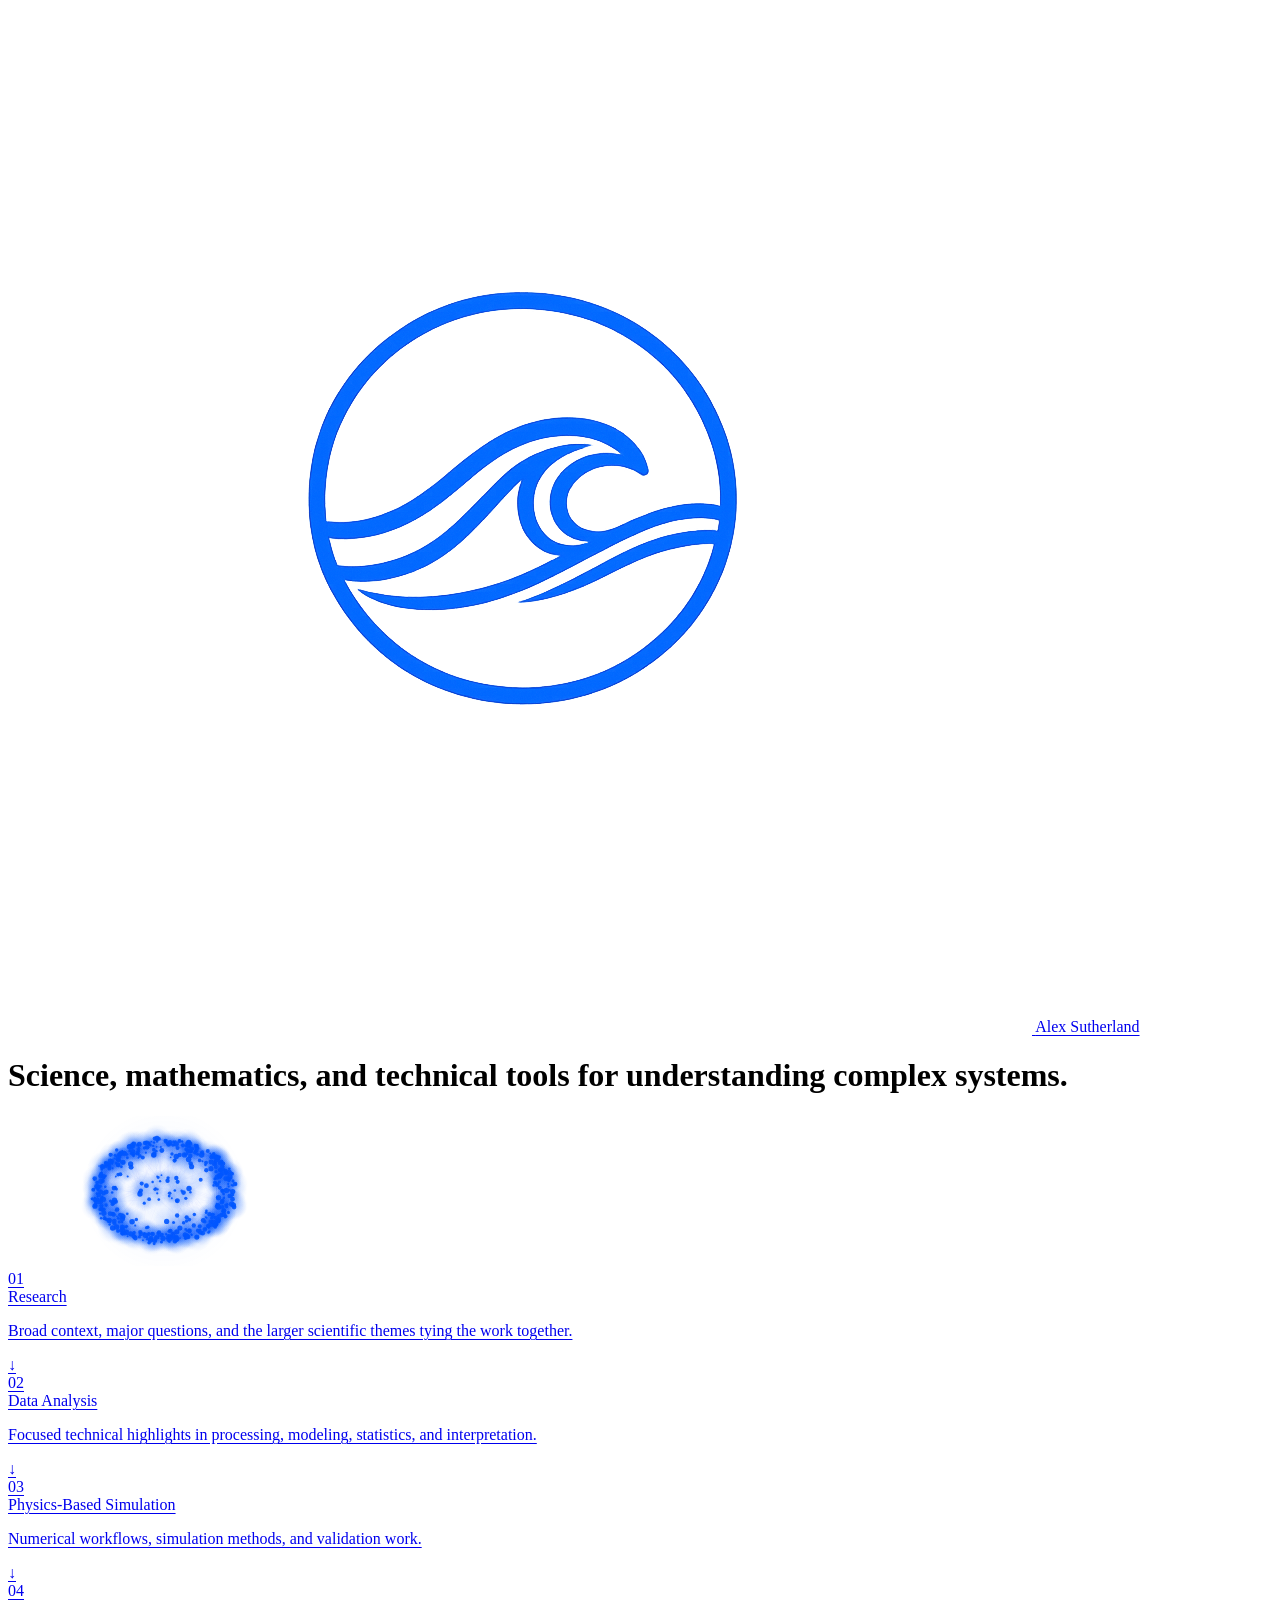
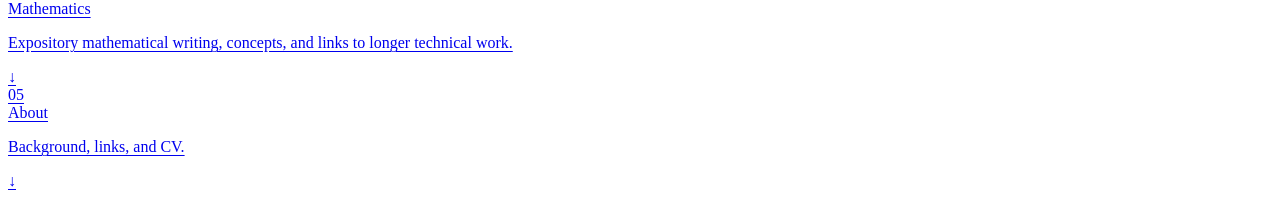
==== docs/index.html @ 247fbcb1 "Overwrite site with current website version" ====
<!DOCTYPE html>
<html xmlns="http://www.w3.org/1999/xhtml" lang="en" xml:lang="en"><head>

<meta charset="utf-8">
<meta name="generator" content="quarto-1.9.35">

<meta name="viewport" content="width=device-width, initial-scale=1.0, user-scalable=yes">


<title>Alex Sutherland</title>
<style>
/* Default styles provided by pandoc.
** See https://pandoc.org/MANUAL.html#variables-for-html for config info.
*/
code{white-space: pre-wrap;}
span.smallcaps{font-variant: small-caps;}
div.columns{display: flex; gap: min(4vw, 1.5em);}
div.column{flex: auto; overflow-x: auto;}
div.hanging-indent{margin-left: 1.5em; text-indent: -1.5em;}
ul.task-list{list-style: none;}
ul.task-list li input[type="checkbox"] {
  width: 0.8em;
  margin: 0 0.8em 0.2em -1em; /* quarto-specific, see https://github.com/quarto-dev/quarto-cli/issues/4556 */ 
  vertical-align: middle;
}
</style>


<link href="./assets/icons/siteLogo.png" rel="icon" type="image/png">
<script src="site_libs/clipboard/clipboard.min.js"></script>
<script src="site_libs/quarto-html/tabby.min.js"></script>
<script src="site_libs/quarto-html/popper.min.js"></script>
<script src="site_libs/quarto-html/tippy.umd.min.js"></script>
<script src="site_libs/quarto-html/anchor.min.js"></script>
<link href="site_libs/quarto-html/tippy.css" rel="stylesheet">
<link href="site_libs/quarto-html/light-border.css" rel="stylesheet">
<link href="site_libs/quarto-html/quarto-html-640605f58ae58ee79329c070719e555b.min.css" rel="stylesheet" append-hash="true" data-mode="light">
<link href="site_libs/quarto-html/quarto-syntax-highlighting-46f66b053e56abd73bb6e954d61a315b.css" rel="stylesheet" id="quarto-text-highlighting-styles">
<style>html{ scroll-behavior: smooth; }</style>


<link rel="stylesheet" href="styles.scss">
</head>

<body>





<div class="topbar">
<div class="topbar-inner">
<a class="brand" href="index.html" aria-label="Home"> <img class="brand-logo" src="assets/icons/siteLogo.png" alt="Wave logo"> <span class="brand-text">Alex Sutherland</span> </a>
<div class="topbar-right">
<p><a class="menu-button" href="#section-start" aria-label="Jump to sections"> <span></span> <span></span> <span></span> </a></p>
</div>
</div>
</div>
<div class="hero-block">
<div class="hero-inner hero-inner-visual">
<div class="hero-copy hero-copy-wide">
<h1 class="hero-title">
Science, mathematics, and technical tools for understanding complex systems.
</h1>
</div>
<div class="hero-visual" aria-hidden="true">
<canvas id="hero-waves-canvas">
</canvas>
</div>
</div>
</div>
<script src="assets/js/hero-vortex.js"></script>
<div id="section-start" class="section-list">
<a class="section-link" href="research.html">
<div class="section-number">
01
</div>
<div class="section-text">
<div class="section-title">
Research
</div>
<div class="section-description">
<p>Broad context, major questions, and the larger scientific themes tying the work together.</p>
</div>
</div>
<div class="section-arrow">
↓
</div>
</a>
<div class="section-divider">

</div>
<a class="section-link" href="data-analysis.html">
<div class="section-number">
02
</div>
<div class="section-text">
<div class="section-title">
Data Analysis
</div>
<div class="section-description">
<p>Focused technical highlights in processing, modeling, statistics, and interpretation.</p>
</div>
</div>
<div class="section-arrow">
↓
</div>
</a>
<div class="section-divider">

</div>
<a class="section-link" href="physics-based-simulation.html">
<div class="section-number">
03
</div>
<div class="section-text">
<div class="section-title">
Physics-Based Simulation
</div>
<div class="section-description">
<p>Numerical workflows, simulation methods, and validation work.</p>
</div>
</div>
<div class="section-arrow">
↓
</div>
</a>
<div class="section-divider">

</div>
<a class="section-link" href="mathematics.html">
<div class="section-number">
04
</div>
<div class="section-text">
<div class="section-title">
Mathematics
</div>
<div class="section-description">
<p>Expository mathematical writing, concepts, and links to longer technical work.</p>
</div>
</div>
<div class="section-arrow">
↓
</div>
</a>
<div class="section-divider">

</div>
<a class="section-link" href="about.html">
<div class="section-number">
05
</div>
<div class="section-text">
<div class="section-title">
About
</div>
<div class="section-description">
<p>Background, links, and CV.</p>
</div>
</div>
<div class="section-arrow">
↓
</div>
</a>
<div class="section-divider">

</div>
</div>


<script id="quarto-html-after-body" type="application/javascript">
  window.document.addEventListener("DOMContentLoaded", function (event) {
    const tabsets =  window.document.querySelectorAll(".panel-tabset-tabby")
    tabsets.forEach(function(tabset) {
      const tabby = new Tabby('#' + tabset.id);
    });
    const icon = "";
    const anchorJS = new window.AnchorJS();
    anchorJS.options = {
      placement: 'right',
      icon: icon
    };
    anchorJS.add('.anchored');
    const isCodeAnnotation = (el) => {
      for (const clz of el.classList) {
        if (clz.startsWith('code-annotation-')) {                     
          return true;
        }
      }
      return false;
    }
    const onCopySuccess = function(e) {
      // button target
      const button = e.trigger;
      // don't keep focus
      button.blur();
      // flash "checked"
      button.classList.add('code-copy-button-checked');
      var currentTitle = button.getAttribute("title");
      button.setAttribute("title", "Copied!");
      let tooltip;
      if (window.bootstrap) {
        button.setAttribute("data-bs-toggle", "tooltip");
        button.setAttribute("data-bs-placement", "left");
        button.setAttribute("data-bs-title", "Copied!");
        tooltip = new bootstrap.Tooltip(button, 
          { trigger: "manual", 
            customClass: "code-copy-button-tooltip",
            offset: [0, -8]});
        tooltip.show();    
      }
      setTimeout(function() {
        if (tooltip) {
          tooltip.hide();
          button.removeAttribute("data-bs-title");
          button.removeAttribute("data-bs-toggle");
          button.removeAttribute("data-bs-placement");
        }
        button.setAttribute("title", currentTitle);
        button.classList.remove('code-copy-button-checked');
      }, 1000);
      // clear code selection
      e.clearSelection();
    }
    const getTextToCopy = function(trigger) {
      const outerScaffold = trigger.parentElement.cloneNode(true);
      const codeEl = outerScaffold.querySelector('code');
      for (const childEl of codeEl.children) {
        if (isCodeAnnotation(childEl)) {
          childEl.remove();
        }
      }
      return codeEl.innerText;
    }
    const clipboard = new window.ClipboardJS('.code-copy-button:not([data-in-quarto-modal])', {
      text: getTextToCopy
    });
    clipboard.on('success', onCopySuccess);
    if (window.document.getElementById('quarto-embedded-source-code-modal')) {
      const clipboardModal = new window.ClipboardJS('.code-copy-button[data-in-quarto-modal]', {
        text: getTextToCopy,
        container: window.document.getElementById('quarto-embedded-source-code-modal')
      });
      clipboardModal.on('success', onCopySuccess);
    }
      var localhostRegex = new RegExp(/^(?:http|https):\/\/localhost\:?[0-9]*\//);
      var mailtoRegex = new RegExp(/^mailto:/);
        var filterRegex = new RegExp('/' + window.location.host + '/');
      var isInternal = (href) => {
          return filterRegex.test(href) || localhostRegex.test(href) || mailtoRegex.test(href);
      }
      // Inspect non-navigation links and adorn them if external
     var links = window.document.querySelectorAll('a[href]:not(.nav-link):not(.navbar-brand):not(.toc-action):not(.sidebar-link):not(.sidebar-item-toggle):not(.pagination-link):not(.no-external):not([aria-hidden]):not(.dropdown-item):not(.quarto-navigation-tool):not(.about-link)');
      for (var i=0; i<links.length; i++) {
        const link = links[i];
        if (!isInternal(link.href)) {
          // undo the damage that might have been done by quarto-nav.js in the case of
          // links that we want to consider external
          if (link.dataset.originalHref !== undefined) {
            link.href = link.dataset.originalHref;
          }
        }
      }
    function tippyHover(el, contentFn, onTriggerFn, onUntriggerFn) {
      const config = {
        allowHTML: true,
        maxWidth: 500,
        delay: 100,
        arrow: false,
        appendTo: function(el) {
            return el.parentElement;
        },
        interactive: true,
        interactiveBorder: 10,
        theme: 'light-border',
        placement: 'bottom-start',
      };
      if (contentFn) {
        config.content = contentFn;
      }
      if (onTriggerFn) {
        config.onTrigger = onTriggerFn;
      }
      if (onUntriggerFn) {
        config.onUntrigger = onUntriggerFn;
      }
      window.tippy(el, config); 
    }
    const noterefs = window.document.querySelectorAll('a[role="doc-noteref"]');
    for (var i=0; i<noterefs.length; i++) {
      const ref = noterefs[i];
      tippyHover(ref, function() {
        // use id or data attribute instead here
        let href = ref.getAttribute('data-footnote-href') || ref.getAttribute('href');
        try { href = new URL(href).hash; } catch {}
        const id = href.replace(/^#\/?/, "");
        const note = window.document.getElementById(id);
        if (note) {
          return note.innerHTML;
        } else {
          return "";
        }
      });
    }
    const xrefs = window.document.querySelectorAll('a.quarto-xref');
    const processXRef = (id, note) => {
      // Strip column container classes
      const stripColumnClz = (el) => {
        el.classList.remove("page-full", "page-columns");
        if (el.children) {
          for (const child of el.children) {
            stripColumnClz(child);
          }
        }
      }
      stripColumnClz(note)
      if (id === null || id.startsWith('sec-')) {
        // Special case sections, only their first couple elements
        const container = document.createElement("div");
        if (note.children && note.children.length > 2) {
          container.appendChild(note.children[0].cloneNode(true));
          for (let i = 1; i < note.children.length; i++) {
            const child = note.children[i];
            if (child.tagName === "P" && child.innerText === "") {
              continue;
            } else {
              container.appendChild(child.cloneNode(true));
              break;
            }
          }
          if (window.Quarto?.typesetMath) {
            window.Quarto.typesetMath(container);
          }
          return container.innerHTML
        } else {
          if (window.Quarto?.typesetMath) {
            window.Quarto.typesetMath(note);
          }
          return note.innerHTML;
        }
      } else {
        // Remove any anchor links if they are present
        const anchorLink = note.querySelector('a.anchorjs-link');
        if (anchorLink) {
          anchorLink.remove();
        }
        if (window.Quarto?.typesetMath) {
          window.Quarto.typesetMath(note);
        }
        if (note.classList.contains("callout")) {
          return note.outerHTML;
        } else {
          return note.innerHTML;
        }
      }
    }
    for (var i=0; i<xrefs.length; i++) {
      const xref = xrefs[i];
      tippyHover(xref, undefined, function(instance) {
        instance.disable();
        let url = xref.getAttribute('href');
        let hash = undefined; 
        if (url.startsWith('#')) {
          hash = url;
        } else {
          try { hash = new URL(url).hash; } catch {}
        }
        if (hash) {
          const id = hash.replace(/^#\/?/, "");
          const note = window.document.getElementById(id);
          if (note !== null) {
            try {
              const html = processXRef(id, note.cloneNode(true));
              instance.setContent(html);
            } finally {
              instance.enable();
              instance.show();
            }
          } else {
            // See if we can fetch this
            fetch(url.split('#')[0])
            .then(res => res.text())
            .then(html => {
              const parser = new DOMParser();
              const htmlDoc = parser.parseFromString(html, "text/html");
              const note = htmlDoc.getElementById(id);
              if (note !== null) {
                const html = processXRef(id, note);
                instance.setContent(html);
              } 
            }).finally(() => {
              instance.enable();
              instance.show();
            });
          }
        } else {
          // See if we can fetch a full url (with no hash to target)
          // This is a special case and we should probably do some content thinning / targeting
          fetch(url)
          .then(res => res.text())
          .then(html => {
            const parser = new DOMParser();
            const htmlDoc = parser.parseFromString(html, "text/html");
            const note = htmlDoc.querySelector('main.content');
            if (note !== null) {
              // This should only happen for chapter cross references
              // (since there is no id in the URL)
              // remove the first header
              if (note.children.length > 0 && note.children[0].tagName === "HEADER") {
                note.children[0].remove();
              }
              const html = processXRef(null, note);
              instance.setContent(html);
            } 
          }).finally(() => {
            instance.enable();
            instance.show();
          });
        }
      }, function(instance) {
      });
    }
        let selectedAnnoteEl;
        const selectorForAnnotation = ( cell, annotation) => {
          let cellAttr = 'data-code-cell="' + cell + '"';
          let lineAttr = 'data-code-annotation="' +  annotation + '"';
          const selector = 'span[' + cellAttr + '][' + lineAttr + ']';
          return selector;
        }
        const selectCodeLines = (annoteEl) => {
          const doc = window.document;
          const targetCell = annoteEl.getAttribute("data-target-cell");
          const targetAnnotation = annoteEl.getAttribute("data-target-annotation");
          const annoteSpan = window.document.querySelector(selectorForAnnotation(targetCell, targetAnnotation));
          const lines = annoteSpan.getAttribute("data-code-lines").split(",");
          const lineIds = lines.map((line) => {
            return targetCell + "-" + line;
          })
          let top = null;
          let height = null;
          let parent = null;
          if (lineIds.length > 0) {
              //compute the position of the single el (top and bottom and make a div)
              const el = window.document.getElementById(lineIds[0]);
              top = el.offsetTop;
              height = el.offsetHeight;
              parent = el.parentElement.parentElement;
            if (lineIds.length > 1) {
              const lastEl = window.document.getElementById(lineIds[lineIds.length - 1]);
              const bottom = lastEl.offsetTop + lastEl.offsetHeight;
              height = bottom - top;
            }
            if (top !== null && height !== null && parent !== null) {
              // cook up a div (if necessary) and position it 
              let div = window.document.getElementById("code-annotation-line-highlight");
              if (div === null) {
                div = window.document.createElement("div");
                div.setAttribute("id", "code-annotation-line-highlight");
                div.style.position = 'absolute';
                parent.appendChild(div);
              }
              div.style.top = top - 2 + "px";
              div.style.height = height + 4 + "px";
              div.style.left = 0;
              let gutterDiv = window.document.getElementById("code-annotation-line-highlight-gutter");
              if (gutterDiv === null) {
                gutterDiv = window.document.createElement("div");
                gutterDiv.setAttribute("id", "code-annotation-line-highlight-gutter");
                gutterDiv.style.position = 'absolute';
                const codeCell = window.document.getElementById(targetCell);
                const gutter = codeCell.querySelector('.code-annotation-gutter');
                gutter.appendChild(gutterDiv);
              }
              gutterDiv.style.top = top - 2 + "px";
              gutterDiv.style.height = height + 4 + "px";
            }
            selectedAnnoteEl = annoteEl;
          }
        };
        const unselectCodeLines = () => {
          const elementsIds = ["code-annotation-line-highlight", "code-annotation-line-highlight-gutter"];
          elementsIds.forEach((elId) => {
            const div = window.document.getElementById(elId);
            if (div) {
              div.remove();
            }
          });
          selectedAnnoteEl = undefined;
        };
          // Handle positioning of the toggle
      window.addEventListener(
        "resize",
        throttle(() => {
          elRect = undefined;
          if (selectedAnnoteEl) {
            selectCodeLines(selectedAnnoteEl);
          }
        }, 10)
      );
      function throttle(fn, ms) {
      let throttle = false;
      let timer;
        return (...args) => {
          if(!throttle) { // first call gets through
              fn.apply(this, args);
              throttle = true;
          } else { // all the others get throttled
              if(timer) clearTimeout(timer); // cancel #2
              timer = setTimeout(() => {
                fn.apply(this, args);
                timer = throttle = false;
              }, ms);
          }
        };
      }
        // Attach click handler to the DT
        const annoteDls = window.document.querySelectorAll('dt[data-target-cell]');
        for (const annoteDlNode of annoteDls) {
          annoteDlNode.addEventListener('click', (event) => {
            const clickedEl = event.target;
            if (clickedEl !== selectedAnnoteEl) {
              unselectCodeLines();
              const activeEl = window.document.querySelector('dt[data-target-cell].code-annotation-active');
              if (activeEl) {
                activeEl.classList.remove('code-annotation-active');
              }
              selectCodeLines(clickedEl);
              clickedEl.classList.add('code-annotation-active');
            } else {
              // Unselect the line
              unselectCodeLines();
              clickedEl.classList.remove('code-annotation-active');
            }
          });
        }
    const findCites = (el) => {
      const parentEl = el.parentElement;
      if (parentEl) {
        const cites = parentEl.dataset.cites;
        if (cites) {
          return {
            el,
            cites: cites.split(' ')
          };
        } else {
          return findCites(el.parentElement)
        }
      } else {
        return undefined;
      }
    };
    var bibliorefs = window.document.querySelectorAll('a[role="doc-biblioref"]');
    for (var i=0; i<bibliorefs.length; i++) {
      const ref = bibliorefs[i];
      const citeInfo = findCites(ref);
      if (citeInfo) {
        tippyHover(citeInfo.el, function() {
          var popup = window.document.createElement('div');
          citeInfo.cites.forEach(function(cite) {
            var citeDiv = window.document.createElement('div');
            citeDiv.classList.add('hanging-indent');
            citeDiv.classList.add('csl-entry');
            var biblioDiv = window.document.getElementById('ref-' + cite);
            if (biblioDiv) {
              citeDiv.innerHTML = biblioDiv.innerHTML;
            }
            popup.appendChild(citeDiv);
          });
          return popup.innerHTML;
        });
      }
    }
  });
  </script>




<script src="site_libs/quarto-html/zenscroll-min.js"></script>
</body></html>
---- docs/site_libs/quarto-html/tippy.css ----
.tippy-box[data-animation=fade][data-state=hidden]{opacity:0}[data-tippy-root]{max-width:calc(100vw - 10px)}.tippy-box{position:relative;background-color:#333;color:#fff;border-radius:4px;font-size:14px;line-height:1.4;white-space:normal;outline:0;transition-property:transform,visibility,opacity}.tippy-box[data-placement^=top]>.tippy-arrow{bottom:0}.tippy-box[data-placement^=top]>.tippy-arrow:before{bottom:-7px;left:0;border-width:8px 8px 0;border-top-color:initial;transform-origin:center top}.tippy-box[data-placement^=bottom]>.tippy-arrow{top:0}.tippy-box[data-placement^=bottom]>.tippy-arrow:before{top:-7px;left:0;border-width:0 8px 8px;border-bottom-color:initial;transform-origin:center bottom}.tippy-box[data-placement^=left]>.tippy-arrow{right:0}.tippy-box[data-placement^=left]>.tippy-arrow:before{border-width:8px 0 8px 8px;border-left-color:initial;right:-7px;transform-origin:center left}.tippy-box[data-placement^=right]>.tippy-arrow{left:0}.tippy-box[data-placement^=right]>.tippy-arrow:before{left:-7px;border-width:8px 8px 8px 0;border-right-color:initial;transform-origin:center right}.tippy-box[data-inertia][data-state=visible]{transition-timing-function:cubic-bezier(.54,1.5,.38,1.11)}.tippy-arrow{width:16px;height:16px;color:#333}.tippy-arrow:before{content:"";position:absolute;border-color:transparent;border-style:solid}.tippy-content{position:relative;padding:5px 9px;z-index:1}
---- docs/site_libs/quarto-html/light-border.css ----
.tippy-box[data-theme~=light-border]{background-color:#fff;background-clip:padding-box;border:1px solid rgba(0,8,16,.15);color:#333;box-shadow:0 4px 14px -2px rgba(0,8,16,.08)}.tippy-box[data-theme~=light-border]>.tippy-backdrop{background-color:#fff}.tippy-box[data-theme~=light-border]>.tippy-arrow:after,.tippy-box[data-theme~=light-border]>.tippy-svg-arrow:after{content:"";position:absolute;z-index:-1}.tippy-box[data-theme~=light-border]>.tippy-arrow:after{border-color:transparent;border-style:solid}.tippy-box[data-theme~=light-border][data-placement^=top]>.tippy-arrow:before{border-top-color:#fff}.tippy-box[data-theme~=light-border][data-placement^=top]>.tippy-arrow:after{border-top-color:rgba(0,8,16,.2);border-width:7px 7px 0;top:17px;left:1px}.tippy-box[data-theme~=light-border][data-placement^=top]>.tippy-svg-arrow>svg{top:16px}.tippy-box[data-theme~=light-border][data-placement^=top]>.tippy-svg-arrow:after{top:17px}.tippy-box[data-theme~=light-border][data-placement^=bottom]>.tippy-arrow:before{border-bottom-color:#fff;bottom:16px}.tippy-box[data-theme~=light-border][data-placement^=bottom]>.tippy-arrow:after{border-bottom-color:rgba(0,8,16,.2);border-width:0 7px 7px;bottom:17px;left:1px}.tippy-box[data-theme~=light-border][data-placement^=bottom]>.tippy-svg-arrow>svg{bottom:16px}.tippy-box[data-theme~=light-border][data-placement^=bottom]>.tippy-svg-arrow:after{bottom:17px}.tippy-box[data-theme~=light-border][data-placement^=left]>.tippy-arrow:before{border-left-color:#fff}.tippy-box[data-theme~=light-border][data-placement^=left]>.tippy-arrow:after{border-left-color:rgba(0,8,16,.2);border-width:7px 0 7px 7px;left:17px;top:1px}.tippy-box[data-theme~=light-border][data-placement^=left]>.tippy-svg-arrow>svg{left:11px}.tippy-box[data-theme~=light-border][data-placement^=left]>.tippy-svg-arrow:after{left:12px}.tippy-box[data-theme~=light-border][data-placement^=right]>.tippy-arrow:before{border-right-color:#fff;right:16px}.tippy-box[data-theme~=light-border][data-placement^=right]>.tippy-arrow:after{border-width:7px 7px 7px 0;right:17px;top:1px;border-right-color:rgba(0,8,16,.2)}.tippy-box[data-theme~=light-border][data-placement^=right]>.tippy-svg-arrow>svg{right:11px}.tippy-box[data-theme~=light-border][data-placement^=right]>.tippy-svg-arrow:after{right:12px}.tippy-box[data-theme~=light-border]>.tippy-svg-arrow{fill:#fff}.tippy-box[data-theme~=light-border]>.tippy-svg-arrow:after{background-image:url([data-uri]);background-size:16px 6px;width:16px;height:6px}
---- docs/site_libs/quarto-html/quarto-html-640605f58ae58ee79329c070719e555b.min.css ----
.top-right{position:absolute;top:1em;right:1em}.visually-hidden{border:0;clip:rect(0 0 0 0);height:auto;margin:0;overflow:hidden;padding:0;position:absolute;width:1px;white-space:nowrap}.hidden{display:none !important}.zindex-bottom{z-index:-1 !important}figure.figure{display:block}.quarto-layout-panel{margin-bottom:1em}.quarto-layout-panel>figure{width:100%}.quarto-layout-panel>figure>figcaption,.quarto-layout-panel>.panel-caption{margin-top:10pt}.quarto-layout-panel>.table-caption{margin-top:0px}.table-caption p{margin-bottom:.5em}.quarto-layout-row{display:flex;flex-direction:row;align-items:flex-start}.quarto-layout-valign-top{align-items:flex-start}.quarto-layout-valign-bottom{align-items:flex-end}.quarto-layout-valign-center{align-items:center}.quarto-layout-cell{position:relative;margin-right:20px}.quarto-layout-cell:last-child{margin-right:0}.quarto-layout-cell figure,.quarto-layout-cell>p{margin:.2em}.quarto-layout-cell img{max-width:100%}.quarto-layout-cell .html-widget{width:100% !important}.quarto-layout-cell div figure p{margin:0}.quarto-layout-cell figure{display:block;margin-inline-start:0;margin-inline-end:0}.quarto-layout-cell table{display:inline-table}.quarto-layout-cell-subref figcaption,figure .quarto-layout-row figure figcaption{text-align:center;font-style:italic}.quarto-figure{position:relative;margin-bottom:1em}.quarto-figure>figure{width:100%;margin-bottom:0}.quarto-figure-left>figure>p,.quarto-figure-left>figure>div{text-align:left}.quarto-figure-center>figure>p,.quarto-figure-center>figure>div{text-align:center}.quarto-figure-right>figure>p,.quarto-figure-right>figure>div{text-align:right}.quarto-figure>figure>div.cell-annotation,.quarto-figure>figure>div code{text-align:left}figure>p:empty{display:none}figure>p:first-child{margin-top:0;margin-bottom:0}figure>figcaption.quarto-float-caption-bottom{margin-bottom:.5em}figure>figcaption.quarto-float-caption-top{margin-top:.5em}div[id^=tbl-]{position:relative}.quarto-figure>.anchorjs-link{position:absolute;top:.6em;right:.5em}div[id^=tbl-]>.anchorjs-link{position:absolute;top:.7em;right:.3em}.quarto-figure:hover>.anchorjs-link,div[id^=tbl-]:hover>.anchorjs-link,h2:hover>.anchorjs-link,h3:hover>.anchorjs-link,h4:hover>.anchorjs-link,h5:hover>.anchorjs-link,h6:hover>.anchorjs-link,.reveal-anchorjs-link>.anchorjs-link{opacity:1}#title-block-header{margin-block-end:1rem;position:relative;margin-top:-1px}#title-block-header .abstract{margin-block-start:1rem}#title-block-header .abstract .abstract-title{font-weight:600}#title-block-header a{text-decoration:none}#title-block-header .author,#title-block-header .date,#title-block-header .doi{margin-block-end:.2rem}#title-block-header .quarto-title-block>div{display:flex}#title-block-header .quarto-title-block>div>h1{flex-grow:1}#title-block-header .quarto-title-block>div>button{flex-shrink:0;height:2.25rem;margin-top:0}tr.header>th>p:last-of-type{margin-bottom:0px}table,table.table{margin-top:.5rem;margin-bottom:.5rem}caption,.table-caption{padding-top:.5rem;padding-bottom:.5rem;text-align:center}figure.quarto-float-tbl figcaption.quarto-float-caption-top{margin-top:.5rem;margin-bottom:.25rem;text-align:center}figure.quarto-float-tbl figcaption.quarto-float-caption-bottom{padding-top:.25rem;margin-bottom:.5rem;text-align:center}.utterances{max-width:none;margin-left:-8px}iframe{margin-bottom:1em}details{margin-bottom:1em}details[show]{margin-bottom:0}details>summary{color:rgb(110.5,110.5,110.5)}details>summary>p:only-child{display:inline}div.code-copy-outer-scaffold{position:relative}dd code:not(.sourceCode),p code:not(.sourceCode){white-space:pre-wrap}code{white-space:pre}@media print{code{white-space:pre-wrap}}pre>code{display:block}pre>code.sourceCode{white-space:pre}pre>code.sourceCode>span>a:first-child::before{text-decoration:none}pre.code-overflow-wrap>code.sourceCode{white-space:pre-wrap}pre.code-overflow-scroll>code.sourceCode{white-space:pre}code a:any-link{color:inherit;text-decoration:none}code a:hover{color:inherit;text-decoration:underline}ul.task-list{padding-left:1em}[data-tippy-root]{display:inline-block}.tippy-content .footnote-back{display:none}.footnote-back{margin-left:.2em}.tippy-content{overflow-x:auto}.quarto-embedded-source-code{display:none}.quarto-unresolved-ref{font-weight:600}.quarto-cover-image{max-width:35%;float:right;margin-left:30px}.cell-output-display .widget-subarea{margin-bottom:1em}.cell-output-display:not(.no-overflow-x),.knitsql-table:not(.no-overflow-x){overflow-x:auto}.panel-input{margin-bottom:1em}.panel-input>div,.panel-input>div>div{display:inline-block;vertical-align:top;padding-right:12px}.panel-input>p:last-child{margin-bottom:0}.layout-sidebar{margin-bottom:1em}.layout-sidebar .tab-content{border:none}.tab-content>.page-columns.active{display:grid}div.sourceCode>iframe{width:100%;height:300px;margin-bottom:-0.5em}a{text-underline-offset:3px}.callout pre.sourceCode{padding-left:0}div.ansi-escaped-output{font-family:monospace;display:block}/*!
*
* ansi colors from IPython notebook's
*
* we also add `bright-[color]-` synonyms for the `-[color]-intense` classes since
* that seems to be what ansi_up emits
*
*/.ansi-black-fg{color:#3e424d}.ansi-black-bg{background-color:#3e424d}.ansi-black-intense-black,.ansi-bright-black-fg{color:#282c36}.ansi-black-intense-black,.ansi-bright-black-bg{background-color:#282c36}.ansi-red-fg{color:#e75c58}.ansi-red-bg{background-color:#e75c58}.ansi-red-intense-red,.ansi-bright-red-fg{color:#b22b31}.ansi-red-intense-red,.ansi-bright-red-bg{background-color:#b22b31}.ansi-green-fg{color:#00a250}.ansi-green-bg{background-color:#00a250}.ansi-green-intense-green,.ansi-bright-green-fg{color:#007427}.ansi-green-intense-green,.ansi-bright-green-bg{background-color:#007427}.ansi-yellow-fg{color:#ddb62b}.ansi-yellow-bg{background-color:#ddb62b}.ansi-yellow-intense-yellow,.ansi-bright-yellow-fg{color:#b27d12}.ansi-yellow-intense-yellow,.ansi-bright-yellow-bg{background-color:#b27d12}.ansi-blue-fg{color:#208ffb}.ansi-blue-bg{background-color:#208ffb}.ansi-blue-intense-blue,.ansi-bright-blue-fg{color:#0065ca}.ansi-blue-intense-blue,.ansi-bright-blue-bg{background-color:#0065ca}.ansi-magenta-fg{color:#d160c4}.ansi-magenta-bg{background-color:#d160c4}.ansi-magenta-intense-magenta,.ansi-bright-magenta-fg{color:#a03196}.ansi-magenta-intense-magenta,.ansi-bright-magenta-bg{background-color:#a03196}.ansi-cyan-fg{color:#60c6c8}.ansi-cyan-bg{background-color:#60c6c8}.ansi-cyan-intense-cyan,.ansi-bright-cyan-fg{color:#258f8f}.ansi-cyan-intense-cyan,.ansi-bright-cyan-bg{background-color:#258f8f}.ansi-white-fg{color:#c5c1b4}.ansi-white-bg{background-color:#c5c1b4}.ansi-white-intense-white,.ansi-bright-white-fg{color:#a1a6b2}.ansi-white-intense-white,.ansi-bright-white-bg{background-color:#a1a6b2}.ansi-default-inverse-fg{color:#fff}.ansi-default-inverse-bg{background-color:#000}.ansi-bold{font-weight:bold}.ansi-underline{text-decoration:underline}:root{--quarto-body-bg: #fff;--quarto-body-color: #222;--quarto-text-muted: rgb(110.5, 110.5, 110.5);--quarto-border-color: rgb(110.5, 110.5, 110.5);--quarto-border-width: 1px;--quarto-border-radius: 4px}table.gt_table{color:var(--quarto-body-color);font-size:1em;width:100%;background-color:rgba(0,0,0,0);border-top-width:inherit;border-bottom-width:inherit;border-color:var(--quarto-border-color)}table.gt_table th.gt_column_spanner_outer{color:var(--quarto-body-color);background-color:rgba(0,0,0,0);border-top-width:inherit;border-bottom-width:inherit;border-color:var(--quarto-border-color)}table.gt_table th.gt_col_heading{color:var(--quarto-body-color);font-weight:bold;background-color:rgba(0,0,0,0)}table.gt_table thead.gt_col_headings{border-bottom:1px solid currentColor;border-top-width:inherit;border-top-color:var(--quarto-border-color)}table.gt_table thead.gt_col_headings:not(:first-child){border-top-width:1px;border-top-color:var(--quarto-border-color)}table.gt_table td.gt_row{border-bottom-width:1px;border-bottom-color:var(--quarto-border-color);border-top-width:0px}table.gt_table tbody.gt_table_body{border-top-width:1px;border-bottom-width:1px;border-bottom-color:var(--quarto-border-color);border-top-color:currentColor}div.columns{display:initial;gap:initial}div.column{display:inline-block;overflow-x:initial;vertical-align:top;width:50%}.code-annotation-tip-content{word-wrap:break-word}.code-annotation-container-hidden{display:none !important}dl.code-annotation-container-grid{display:grid;grid-template-columns:min-content auto}dl.code-annotation-container-grid dt{grid-column:1}dl.code-annotation-container-grid dd{grid-column:2}pre.sourceCode.code-annotation-code{padding-right:0}code.sourceCode .code-annotation-anchor{z-index:100;position:relative;float:right;background-color:rgba(0,0,0,0)}input[type=checkbox]{margin-right:.5ch}:root{--mermaid-bg-color: #fff;--mermaid-edge-color: #999;--mermaid-node-fg-color: #222;--mermaid-fg-color: #222;--mermaid-fg-color--lighter: rgb(59.5, 59.5, 59.5);--mermaid-fg-color--lightest: #555555;--mermaid-font-family: sans-serif;--mermaid-label-bg-color: #fff;--mermaid-label-fg-color: #468;--mermaid-node-bg-color: rgba(68, 102, 136, 0.1);--mermaid-node-fg-color: #222}@media print{:root{font-size:11pt}#quarto-sidebar,#TOC,.nav-page{display:none}.page-columns .content{grid-column-start:page-start}.fixed-top{position:relative}.panel-caption,.figure-caption,figcaption{color:#666}}body.quarto-light .dark-content{display:none !important}body.quarto-dark .light-content{display:none !important}.code-copy-button{position:absolute;top:0;right:0;border:0;margin-top:5px;margin-right:5px;background-color:rgba(0,0,0,0);z-index:3}.code-copy-button-tooltip{font-size:.75em}div.code-copy-outer-scaffold:hover>.code-copy-button>.bi::before{display:inline-block;height:1rem;width:1rem;content:"";vertical-align:-0.125em;background-image:url('data:image/svg+xml,<svg xmlns="http://www.w3.org/2000/svg" width="16" height="16" fill="rgb(111, 111, 111)" viewBox="0 0 16 16"><path d="M4 1.5H3a2 2 0 0 0-2 2V14a2 2 0 0 0 2 2h10a2 2 0 0 0 2-2V3.5a2 2 0 0 0-2-2h-1v1h1a1 1 0 0 1 1 1V14a1 1 0 0 1-1 1H3a1 1 0 0 1-1-1V3.5a1 1 0 0 1 1-1h1v-1z"/><path d="M9.5 1a.5.5 0 0 1 .5.5v1a.5.5 0 0 1-.5.5h-3a.5.5 0 0 1-.5-.5v-1a.5.5 0 0 1 .5-.5h3zm-3-1A1.5 1.5 0 0 0 5 1.5v1A1.5 1.5 0 0 0 6.5 4h3A1.5 1.5 0 0 0 11 2.5v-1A1.5 1.5 0 0 0 9.5 0h-3z"/></svg>');background-repeat:no-repeat;background-size:1rem 1rem}div.code-copy-outer-scaffold:hover>.code-copy-button-checked>.bi::before{background-image:url('data:image/svg+xml,<svg xmlns="http://www.w3.org/2000/svg" width="16" height="16" fill="rgb(111, 111, 111)" viewBox="0 0 16 16"><path d="M13.854 3.646a.5.5 0 0 1 0 .708l-7 7a.5.5 0 0 1-.708 0l-3.5-3.5a.5.5 0 1 1 .708-.708L6.5 10.293l6.646-6.647a.5.5 0 0 1 .708 0z"/></svg>')}div.code-copy-outer-scaffold:hover>.code-copy-button:hover>.bi::before{background-image:url('data:image/svg+xml,<svg xmlns="http://www.w3.org/2000/svg" width="16" height="16" fill="rgb(13, 110, 253)" viewBox="0 0 16 16"><path d="M4 1.5H3a2 2 0 0 0-2 2V14a2 2 0 0 0 2 2h10a2 2 0 0 0 2-2V3.5a2 2 0 0 0-2-2h-1v1h1a1 1 0 0 1 1 1V14a1 1 0 0 1-1 1H3a1 1 0 0 1-1-1V3.5a1 1 0 0 1 1-1h1v-1z"/><path d="M9.5 1a.5.5 0 0 1 .5.5v1a.5.5 0 0 1-.5.5h-3a.5.5 0 0 1-.5-.5v-1a.5.5 0 0 1 .5-.5h3zm-3-1A1.5 1.5 0 0 0 5 1.5v1A1.5 1.5 0 0 0 6.5 4h3A1.5 1.5 0 0 0 11 2.5v-1A1.5 1.5 0 0 0 9.5 0h-3z"/></svg>')}div.code-copy-outer-scaffold:hover>.code-copy-button-checked:hover>.bi::before{background-image:url('data:image/svg+xml,<svg xmlns="http://www.w3.org/2000/svg" width="16" height="16" fill="rgb(13, 110, 253)"  viewBox="0 0 16 16"><path d="M13.854 3.646a.5.5 0 0 1 0 .708l-7 7a.5.5 0 0 1-.708 0l-3.5-3.5a.5.5 0 1 1 .708-.708L6.5 10.293l6.646-6.647a.5.5 0 0 1 .708 0z"/></svg>')}.panel-tabset [role=tablist]{border-bottom:1px solid #dee2e6;list-style:none;margin:0;padding:0;width:100%}.panel-tabset [role=tablist] *{-webkit-box-sizing:border-box;box-sizing:border-box}@media(min-width: 30em){.panel-tabset [role=tablist] li{display:inline-block}}.panel-tabset [role=tab]{border:1px solid rgba(0,0,0,0);border-top-color:#dee2e6;display:block;padding:.5em 1em;text-decoration:none}@media(min-width: 30em){.panel-tabset [role=tab]{border-top-color:rgba(0,0,0,0);display:inline-block;margin-bottom:-1px}}.panel-tabset [role=tab][aria-selected=true]{background-color:#dee2e6}@media(min-width: 30em){.panel-tabset [role=tab][aria-selected=true]{background-color:rgba(0,0,0,0);border:1px solid #dee2e6;border-bottom-color:#fff}}@media(min-width: 30em){.panel-tabset [role=tab]:hover:not([aria-selected=true]){border:1px solid #dee2e6}}.img-fluid{max-width:100%;height:auto}:root{--quarto-scss-export-body-bg: #fff;--quarto-scss-export-body-color: #222;--quarto-scss-export-text-muted: rgb(110.5, 110.5, 110.5);--quarto-scss-export-border-color: rgb(110.5, 110.5, 110.5);--quarto-scss-export-table-border-color: rgb(110.5, 110.5, 110.5);--quarto-scss-export-btn-code-copy-color: rgb(110.5, 110.5, 110.5);--quarto-scss-export-btn-code-copy-color-active: #0d6efd;--quarto-scss-export-primary: #468;--quarto-scss-export-secondary: #999;--quarto-scss-export-mermaid-bg-color: #fff;--quarto-scss-export-mermaid-edge-color: #999;--quarto-scss-export-mermaid-node-fg-color: #222;--quarto-scss-export-mermaid-fg-color: #222;--quarto-scss-export-mermaid-fg-color--lighter: rgb(59.5, 59.5, 59.5);--quarto-scss-export-mermaid-fg-color--lightest: #555555;--quarto-scss-export-mermaid-label-bg-color: #fff;--quarto-scss-export-mermaid-label-fg-color: #468;--quarto-scss-export-mermaid-node-bg-color: rgba(68, 102, 136, 0.1);--quarto-scss-export-tabset-border-color: rgb(222, 226, 230)}
---- docs/site_libs/quarto-html/quarto-syntax-highlighting-46f66b053e56abd73bb6e954d61a315b.css ----
/* quarto syntax highlight colors */
:root {
  --quarto-hl-ot-color: #003B4F;
  --quarto-hl-at-color: #657422;
  --quarto-hl-ss-color: #20794D;
  --quarto-hl-an-color: #5E5E5E;
  --quarto-hl-fu-color: #4758AB;
  --quarto-hl-st-color: #20794D;
  --quarto-hl-cf-color: #003B4F;
  --quarto-hl-op-color: #5E5E5E;
  --quarto-hl-er-color: #AD0000;
  --quarto-hl-bn-color: #AD0000;
  --quarto-hl-al-color: #AD0000;
  --quarto-hl-va-color: #111111;
  --quarto-hl-bu-color: inherit;
  --quarto-hl-ex-color: inherit;
  --quarto-hl-pp-color: #AD0000;
  --quarto-hl-in-color: #5E5E5E;
  --quarto-hl-vs-color: #20794D;
  --quarto-hl-wa-color: #5E5E5E;
  --quarto-hl-do-color: #5E5E5E;
  --quarto-hl-im-color: #00769E;
  --quarto-hl-ch-color: #20794D;
  --quarto-hl-dt-color: #AD0000;
  --quarto-hl-fl-color: #AD0000;
  --quarto-hl-co-color: #5E5E5E;
  --quarto-hl-cv-color: #5E5E5E;
  --quarto-hl-cn-color: #8f5902;
  --quarto-hl-sc-color: #5E5E5E;
  --quarto-hl-dv-color: #AD0000;
  --quarto-hl-kw-color: #003B4F;
}

/* other quarto variables */
:root {
  --quarto-font-monospace: SFMono-Regular, Menlo, Monaco, Consolas, "Liberation Mono", "Courier New", monospace;
}

/* syntax highlight based on Pandoc's rules */
pre > code.sourceCode > span {
  color: #003B4F;
}

code.sourceCode > span {
  color: #003B4F;
}

div.sourceCode,
div.sourceCode pre.sourceCode {
  color: #003B4F;
}

/* Normal */
code span {
  color: #003B4F;
}

/* Alert */
code span.al {
  color: #AD0000;
  font-style: inherit;
}

/* Annotation */
code span.an {
  color: #5E5E5E;
  font-style: inherit;
}

/* Attribute */
code span.at {
  color: #657422;
  font-style: inherit;
}

/* BaseN */
code span.bn {
  color: #AD0000;
  font-style: inherit;
}

/* BuiltIn */
code span.bu {
  font-style: inherit;
}

/* ControlFlow */
code span.cf {
  color: #003B4F;
  font-weight: bold;
  font-style: inherit;
}

/* Char */
code span.ch {
  color: #20794D;
  font-style: inherit;
}

/* Constant */
code span.cn {
  color: #8f5902;
  font-style: inherit;
}

/* Comment */
code span.co {
  color: #5E5E5E;
  font-style: inherit;
}

/* CommentVar */
code span.cv {
  color: #5E5E5E;
  font-style: italic;
}

/* Documentation */
code span.do {
  color: #5E5E5E;
  font-style: italic;
}

/* DataType */
code span.dt {
  color: #AD0000;
  font-style: inherit;
}

/* DecVal */
code span.dv {
  color: #AD0000;
  font-style: inherit;
}

/* Error */
code span.er {
  color: #AD0000;
  font-style: inherit;
}

/* Extension */
code span.ex {
  font-style: inherit;
}

/* Float */
code span.fl {
  color: #AD0000;
  font-style: inherit;
}

/* Function */
code span.fu {
  color: #4758AB;
  font-style: inherit;
}

/* Import */
code span.im {
  color: #00769E;
  font-style: inherit;
}

/* Information */
code span.in {
  color: #5E5E5E;
  font-style: inherit;
}

/* Keyword */
code span.kw {
  color: #003B4F;
  font-weight: bold;
  font-style: inherit;
}

/* Operator */
code span.op {
  color: #5E5E5E;
  font-style: inherit;
}

/* Other */
code span.ot {
  color: #003B4F;
  font-style: inherit;
}

/* Preprocessor */
code span.pp {
  color: #AD0000;
  font-style: inherit;
}

/* SpecialChar */
code span.sc {
  color: #5E5E5E;
  font-style: inherit;
}

/* SpecialString */
code span.ss {
  color: #20794D;
  font-style: inherit;
}

/* String */
code span.st {
  color: #20794D;
  font-style: inherit;
}

/* Variable */
code span.va {
  color: #111111;
  font-style: inherit;
}

/* VerbatimString */
code span.vs {
  color: #20794D;
  font-style: inherit;
}

/* Warning */
code span.wa {
  color: #5E5E5E;
  font-style: italic;
}

.prevent-inlining {
  content: "</";
}

/*# sourceMappingURL=5022ed312398f59a55adce476d7327af.css.map */
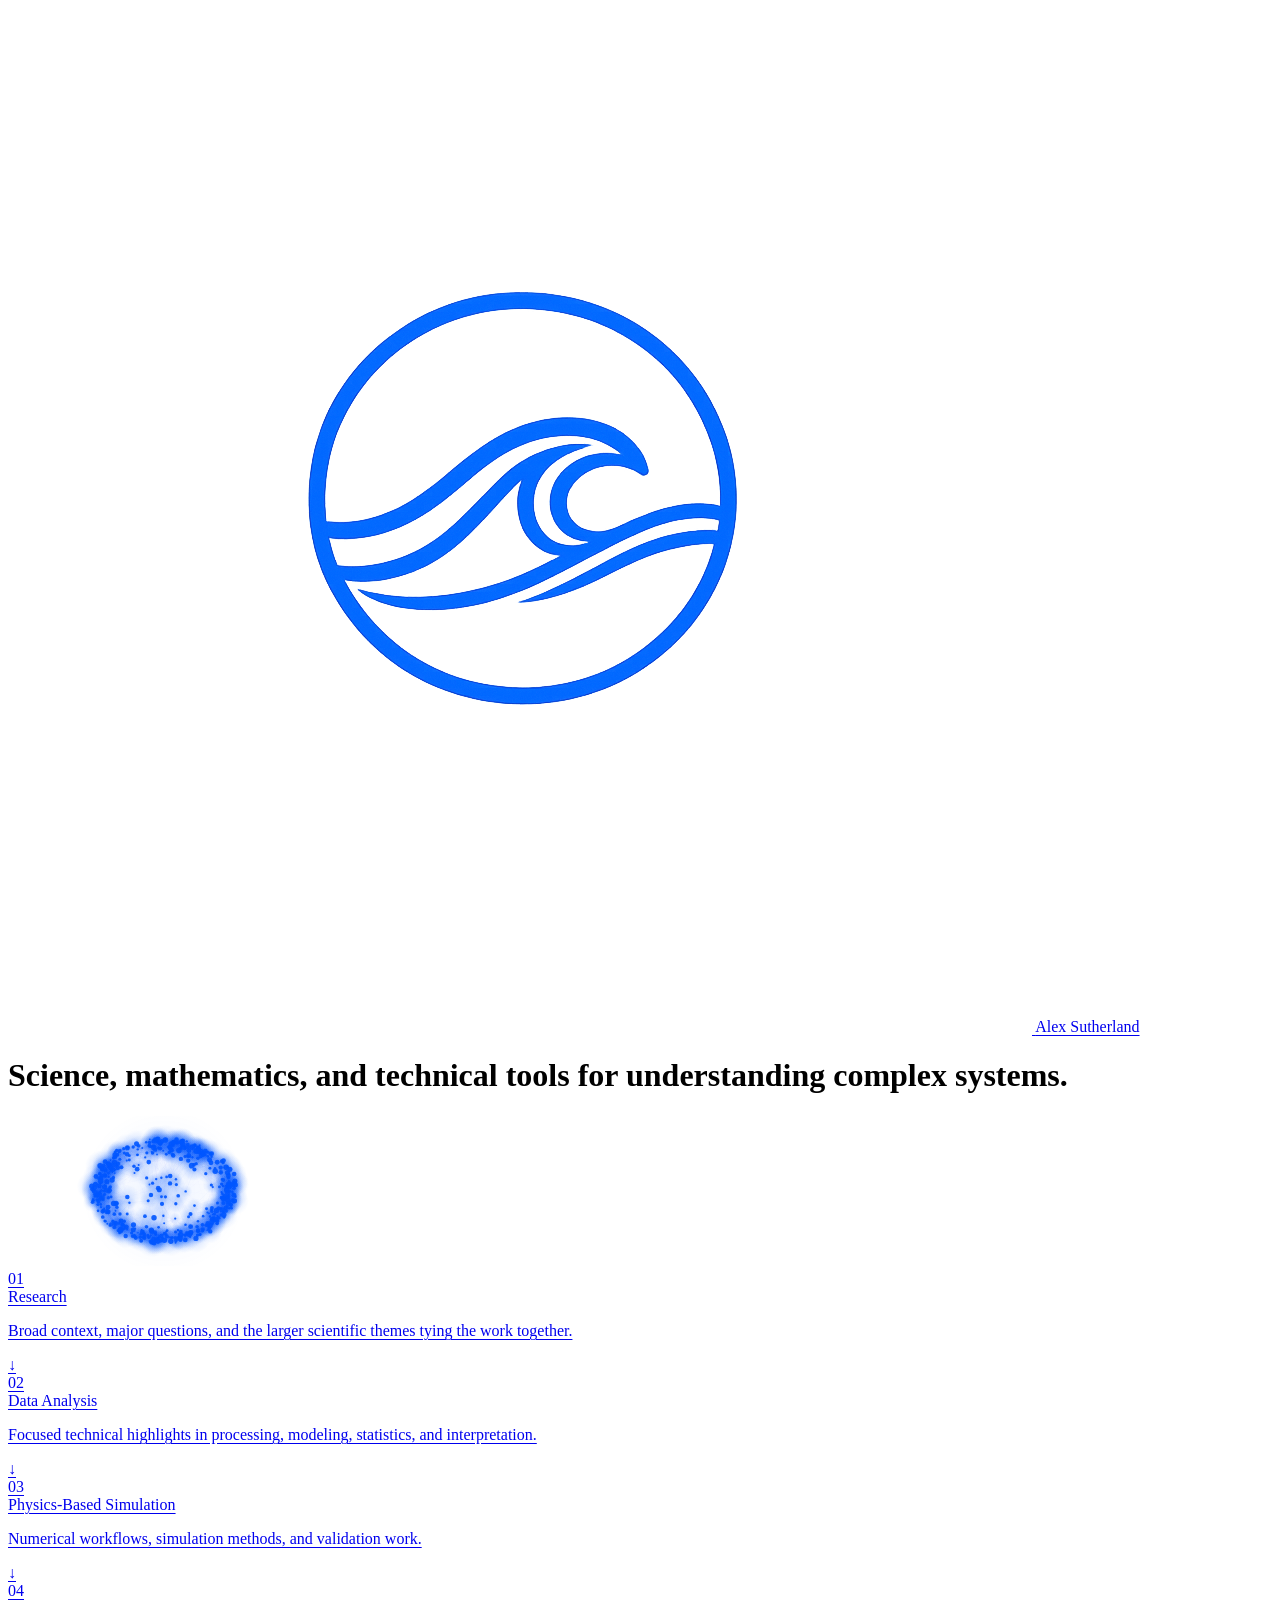
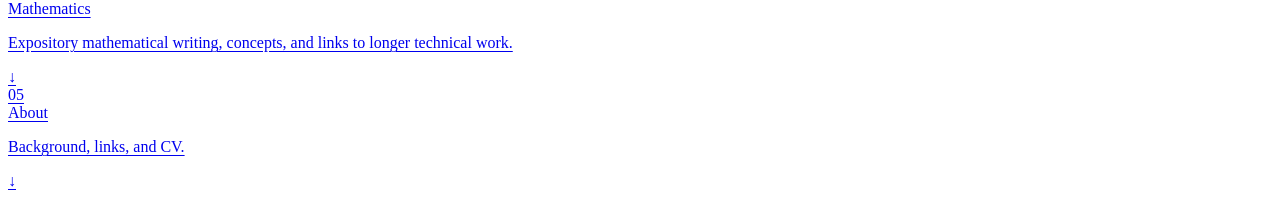
==== commit 2bcb9dc7: "Fix GitHub Pages asset paths" ====
--- a/docs/index.html
+++ b/docs/index.html
@@ -246,7 +246,7 @@
     }
       var localhostRegex = new RegExp(/^(?:http|https):\/\/localhost\:?[0-9]*\//);
       var mailtoRegex = new RegExp(/^mailto:/);
-        var filterRegex = new RegExp('/' + window.location.host + '/');
+        var filterRegex = new RegExp("https:\/\/suthyal\.github\.io\/alex-sutherland-site\/");
       var isInternal = (href) => {
           return filterRegex.test(href) || localhostRegex.test(href) || mailtoRegex.test(href);
       }
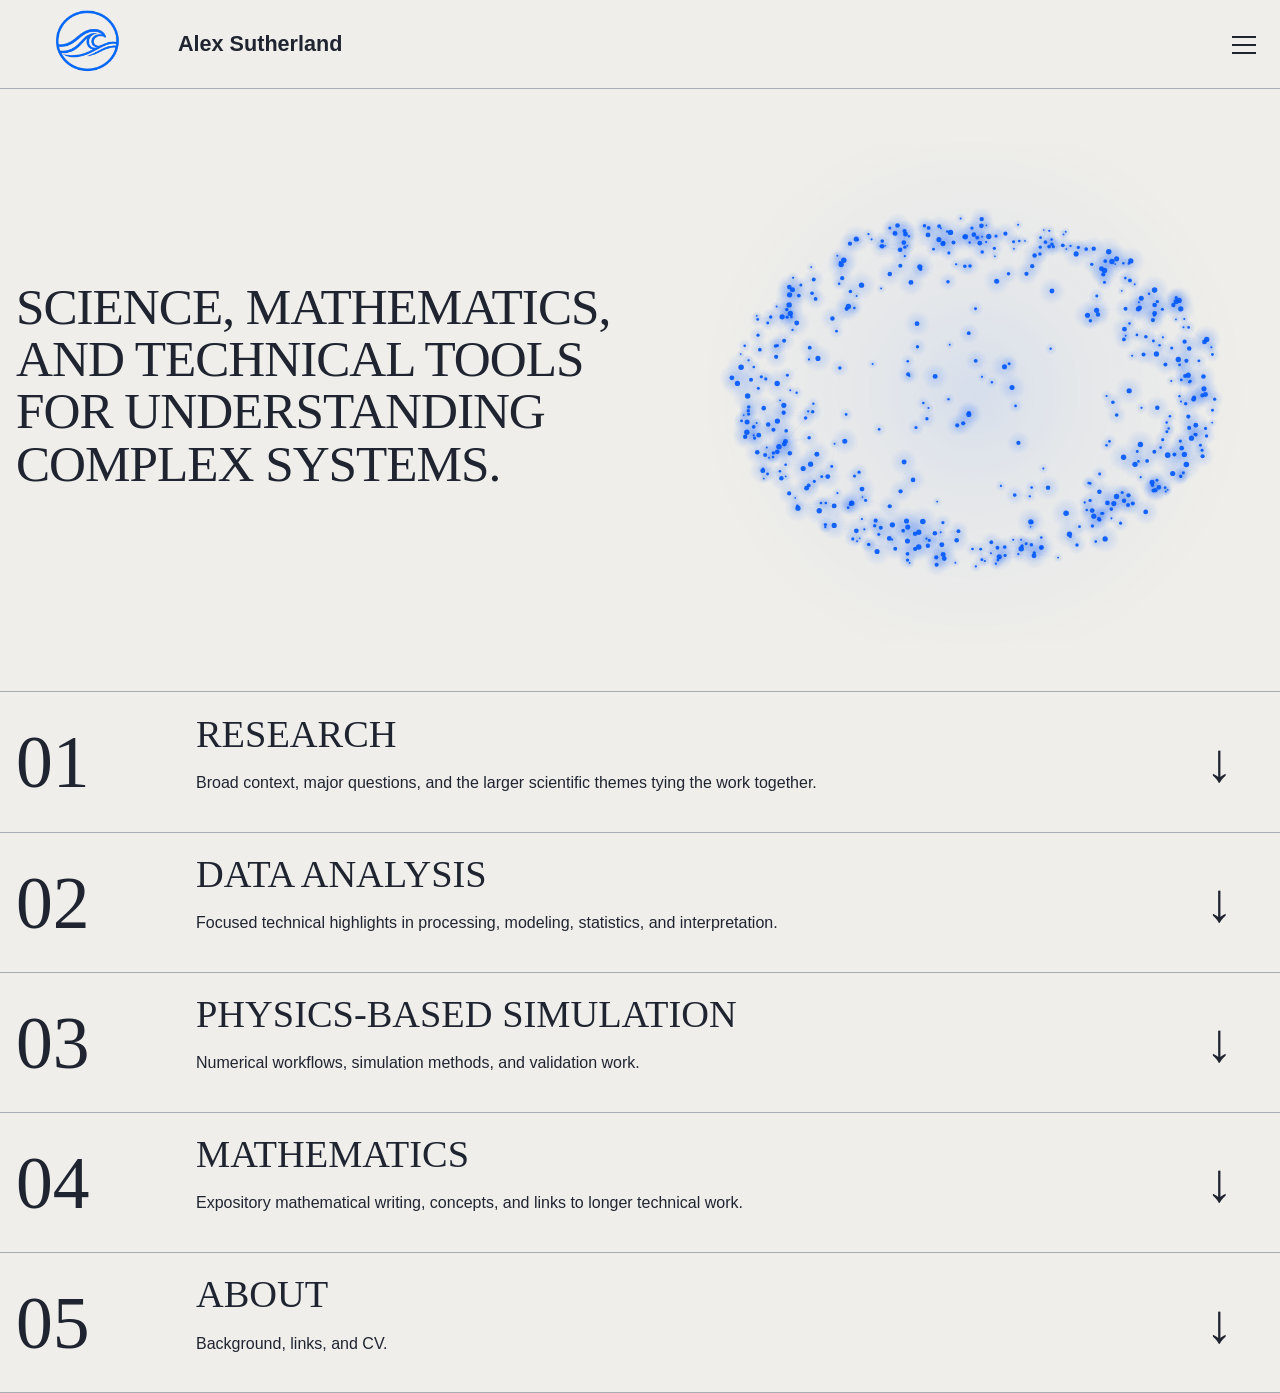
==== commit d5340917: "Fix stylesheet loading for GitHub Pages" ====
--- a/docs/index.html
+++ b/docs/index.html
@@ -39,7 +39,7 @@
 <style>html{ scroll-behavior: smooth; }</style>
 
 
-<link rel="stylesheet" href="styles.scss">
+<link rel="stylesheet" href="styles.css">
 </head>
 
 <body>
--- a/docs/styles.css
+++ b/docs/styles.css
@@ -0,0 +1,531 @@
+:root {
+  --bg: #efeeea;
+  --text: #1f2430;
+  --muted: #5e6673;
+  --line: #a8adb5;
+  --accent: #0056FF;
+  --accent-dark: #003DB8;
+  --maxw: 1280px;
+}
+
+html, body {
+  background: var(--bg);
+  color: var(--text);
+  margin: 0;
+  padding: 0;
+  scroll-behavior: smooth;
+}
+
+body {
+  font-family: Georgia, "Times New Roman", Times, serif;
+  line-height: 1.45;
+  font-size: 18px;
+}
+
+#quarto-content,
+.page-columns,
+.content,
+main.content {
+  max-width: none;
+  margin: 0;
+  padding: 0;
+}
+
+.navbar {
+  display: none !important;
+}
+
+.topbar {
+  border-bottom: 1px solid var(--line);
+  background: var(--bg);
+  position: relative;
+  z-index: 10;
+}
+
+.topbar-inner {
+  max-width: 1440px;
+  margin: 0 auto;
+  padding: 0 0.75rem;
+  height: 88px;
+  display: flex;
+  align-items: center;
+  justify-content: space-between;
+  gap: 1rem;
+  overflow: visible;
+}
+
+.brand {
+  display: inline-flex;
+  align-items: center;
+  gap: 1rem;
+  text-decoration: none;
+  color: var(--text);
+  overflow: visible;
+}
+
+.brand-logo {
+  width: 150px;
+  height: 150px;
+  flex: 0 0 auto;
+  display: block;
+  object-fit: contain;
+  position: relative;
+  top: 0px;
+}
+
+.brand-text {
+  font-family: Arial, Helvetica, sans-serif;
+  font-size: 1.35rem;
+  font-weight: 600;
+  color: var(--text);
+  line-height: 1;
+}
+.topbar-right {
+  display: flex;
+  align-items: center;
+}
+
+.menu-button {
+  width: 48px;
+  height: 48px;
+  display: inline-flex;
+  flex-direction: column;
+  justify-content: center;
+  gap: 6px;
+  text-decoration: none;
+  align-items: center;
+}
+
+.menu-button span {
+  width: 24px;
+  height: 2px;
+  background: var(--text);
+  display: block;
+}
+
+.hero-block {
+  border-bottom: 1px solid var(--line);
+  padding: 3.4rem 1rem 3rem 1rem;
+}
+
+.hero-inner {
+  max-width: var(--maxw);
+  margin: 0 auto;
+  display: grid;
+  grid-template-columns: 140px 1fr;
+  gap: 2.5rem;
+  align-items: start;
+}
+
+.hero-inner-no-number {
+  grid-template-columns: 1fr;
+}
+
+.hero-inner-visual {
+  grid-template-columns: minmax(0, 1fr) minmax(500px, 1fr);
+  gap: 2.5rem;
+  align-items: center;
+}
+
+.hero-copy-wide {
+  max-width: 760px;
+}
+
+.hero-title {
+  font-size: clamp(2.2rem, 4vw, 4.1rem);
+  line-height: 1.02;
+  font-weight: 400;
+  letter-spacing: -0.02em;
+  margin: 0 0 1rem 0;
+  text-transform: uppercase;
+}
+
+.hero-subtitle {
+  max-width: 760px;
+  color: var(--muted);
+  font-family: Arial, Helvetica, sans-serif;
+  font-size: 1.02rem;
+  line-height: 1.7;
+  margin: 0;
+}
+
+.hero-visual {
+  position: relative;
+  width: 100%;
+  min-height: 500px;
+  height: 100%;
+  display: flex;
+  align-items: center;
+  justify-content: center;
+}
+
+#hero-waves-canvas {
+  width: 100%;
+  height: 500px;
+  display: block;
+  background: transparent;
+}
+
+.section-list {
+  width: 100%;
+  margin: 0;
+  padding: 0;
+}
+
+.section-link {
+  max-width: 1320px;
+  margin: 0 auto;
+  display: grid;
+  grid-template-columns: 140px 1fr 90px;
+  gap: 2.5rem;
+  align-items: center;
+  text-decoration: none;
+  color: var(--text);
+  padding: 1.4rem 1rem 1.25rem 1rem;
+  transition: background-color 0.2s ease, color 0.2s ease;
+}
+
+.section-link:hover {
+  background-color: rgba(0, 86, 255, 0.05);
+  color: var(--accent-dark);
+}
+
+.section-divider {
+  max-width: 1320px;
+  margin: 0 auto;
+  border-bottom: 1px solid var(--line);
+}
+
+.section-number {
+  font-size: 4.6rem;
+  line-height: 1;
+  font-weight: 400;
+}
+
+.section-text {
+  min-width: 0;
+}
+
+.section-title {
+  font-size: clamp(2rem, 3vw, 3.1rem);
+  line-height: 1.02;
+  text-transform: uppercase;
+  margin-bottom: 0.35rem;
+}
+
+.section-description {
+  font-family: Arial, Helvetica, sans-serif;
+  color: var(--muted);
+  font-size: 1rem;
+  line-height: 1.6;
+  max-width: 760px;
+}
+
+.section-arrow {
+  font-size: 3.4rem;
+  text-align: center;
+  line-height: 1;
+  color: var(--text);
+}
+
+h1, h2, h3, h4 {
+  font-weight: 400;
+  letter-spacing: 0.01em;
+}
+
+h1 {
+  font-size: clamp(2.2rem, 4vw, 3.8rem);
+  text-transform: uppercase;
+  margin-top: 2.5rem;
+  margin-bottom: 1rem;
+}
+
+h2 {
+  font-size: 2rem;
+  margin-top: 2.5rem;
+  margin-bottom: 0.75rem;
+}
+
+p, li {
+  font-family: Arial, Helvetica, sans-serif;
+  color: var(--text);
+}
+
+a {
+  color: var(--accent);
+}
+
+a:hover {
+  color: var(--accent-dark);
+}
+
+@media (max-width: 1100px) {
+  .hero-inner-visual {
+    grid-template-columns: 1fr;
+    gap: 1.5rem;
+  }
+
+  .hero-visual {
+    min-height: 340px;
+  }
+
+  #hero-waves-canvas {
+    height: 340px;
+  }
+}
+
+@media (max-width: 900px) {
+  .topbar-inner {
+    padding: 0.9rem 0.75rem;
+  }
+
+  .brand-logo {
+    width: 56px;
+    height: 56px;
+  }
+
+  .brand-text {
+    font-size: 1.1rem;
+  }
+
+  .hero-inner,
+  .hero-inner-visual,
+  .section-link {
+    grid-template-columns: 1fr;
+    gap: 1rem;
+  }
+
+  .hero-visual {
+    min-height: 280px;
+  }
+
+  #hero-waves-canvas {
+    height: 280px;
+  }
+
+  .section-number {
+    font-size: 3.5rem;
+  }
+
+  .section-arrow {
+    font-size: 2.4rem;
+    text-align: left;
+  }
+
+  .hero-title,
+  .section-title {
+    text-transform: none;
+  }
+}
+
+.project-page {
+  max-width: 1000px;
+  margin: 0 auto;
+  padding: 0 1in 3rem 1in;
+}
+
+.project-page img,
+.project-page figure {
+  display: block;
+  margin: 1.5rem auto;
+  max-width: 100%;
+}
+
+.project-page .callout {
+  margin: 1.25rem 0;
+}
+
+@media (max-width: 900px) {
+  .project-page {
+    padding: 0 1rem 2rem 1rem;
+  }
+}
+
+.tags-grid {
+  display: grid;
+  grid-template-columns: 1fr 1fr;
+  gap: 0 2rem;
+}
+
+.tags-col ul {
+  margin: 0.25rem 0 0 1.25rem;
+}
+
+@media (max-width: 900px) {
+  .tags-grid {
+    grid-template-columns: 1fr;
+  }
+}
+
+.section-page {
+  max-width: 1280px;
+  margin: 0 auto;
+  padding: 2.5rem 1rem 3rem 1rem;
+}
+
+.section-page > h1 {
+  margin-top: 0;
+  margin-bottom: 0.75rem;
+}
+
+.section-page > p {
+  max-width: 820px;
+  margin-bottom: 2rem;
+}
+
+.project-list {
+  width: 100%;
+  margin: 0;
+  padding: 0;
+}
+
+.project-item {
+  width: 100%;
+}
+
+.project-link {
+  display: grid;
+  grid-template-columns: 140px 1fr;
+  gap: 2.5rem;
+  align-items: start;
+  text-decoration: none;
+  color: var(--text);
+  padding: 0;
+  margin: 0;
+  width: 100%;
+}
+
+.project-link:hover .project-title {
+  color: var(--accent-dark);
+}
+
+.project-number {
+  font-size: 3.6rem;
+  line-height: 1;
+  font-weight: 400;
+  color: var(--text);
+  padding-top: 0.1rem;
+}
+
+.project-text {
+  min-width: 0;
+}
+
+.project-title {
+  font-size: clamp(1.7rem, 2.6vw, 2.7rem);
+  line-height: 1.04;
+  text-transform: uppercase;
+  margin-bottom: 0.35rem;
+  color: var(--text);
+  transition: color 0.2s ease;
+}
+
+.project-tags {
+  display: flex;
+  flex-wrap: wrap;
+  margin-top: 1.4rem;
+  max-width: 1000px;
+}
+
+.project-tag {
+  display: inline-flex;
+  align-items: center;
+  font-family: Arial, Helvetica, sans-serif;
+  font-size: 0.9rem;
+  line-height: 1;
+  color: var(--accent);
+  padding: 0.45rem 0.8rem;
+  border: 1px solid rgba(0, 86, 255, 0.55);
+  border-radius: 999px;
+  background: rgba(0, 86, 255, 0.04);
+  margin: 0 0.7rem 1rem 0;
+}
+
+.project-divider {
+  border-bottom: 1px solid var(--line);
+  margin-top: 1rem;
+}
+
+@media (max-width: 900px) {
+  .section-page {
+    padding: 1.5rem 1rem 2rem 1rem;
+  }
+
+  .project-link {
+    grid-template-columns: 1fr;
+    gap: 1rem;
+  }
+
+  .project-number {
+    font-size: 2.8rem;
+  }
+
+  .project-title {
+    text-transform: none;
+  }
+}
+
+.project-description {
+  font-family: Arial, Helvetica, sans-serif;
+  color: var(--muted);
+  font-size: 1rem;
+  line-height: 1.6;
+  max-width: 860px;
+}
+
+.project-arrow {
+  font-size: 3rem;
+  text-align: center;
+  line-height: 1;
+  color: var(--text);
+}
+
+.project-divider {
+  border-bottom: 1px solid var(--line);
+  margin-top: 1.2rem;
+}
+
+@media (max-width: 900px) {
+  .section-page {
+    padding: 1.5rem 1rem 2rem 1rem;
+  }
+
+  .project-link {
+    grid-template-columns: 1fr;
+    gap: 1rem;
+  }
+
+  .project-number {
+    font-size: 2.8rem;
+  }
+
+  .project-arrow {
+    text-align: left;
+    font-size: 2.2rem;
+  }
+
+  .project-title {
+    text-transform: none;
+  }
+}
+
+.project-tags {
+  display: flex;
+  flex-wrap: wrap;
+  margin-top: 1.4rem;
+  max-width: 1000px;
+}
+
+.project-tag {
+  display: inline-flex;
+  align-items: center;
+  font-family: Arial, Helvetica, sans-serif;
+  font-size: 0.9rem;
+  line-height: 1;
+  color: var(--accent);
+  padding: 0.45rem 0.8rem;
+  border: 1px solid rgba(0, 86, 255, 0.55);
+  border-radius: 999px;
+  background: rgba(0, 86, 255, 0.04);
+  margin: 0 0.3rem 0.5rem 0;
+}
